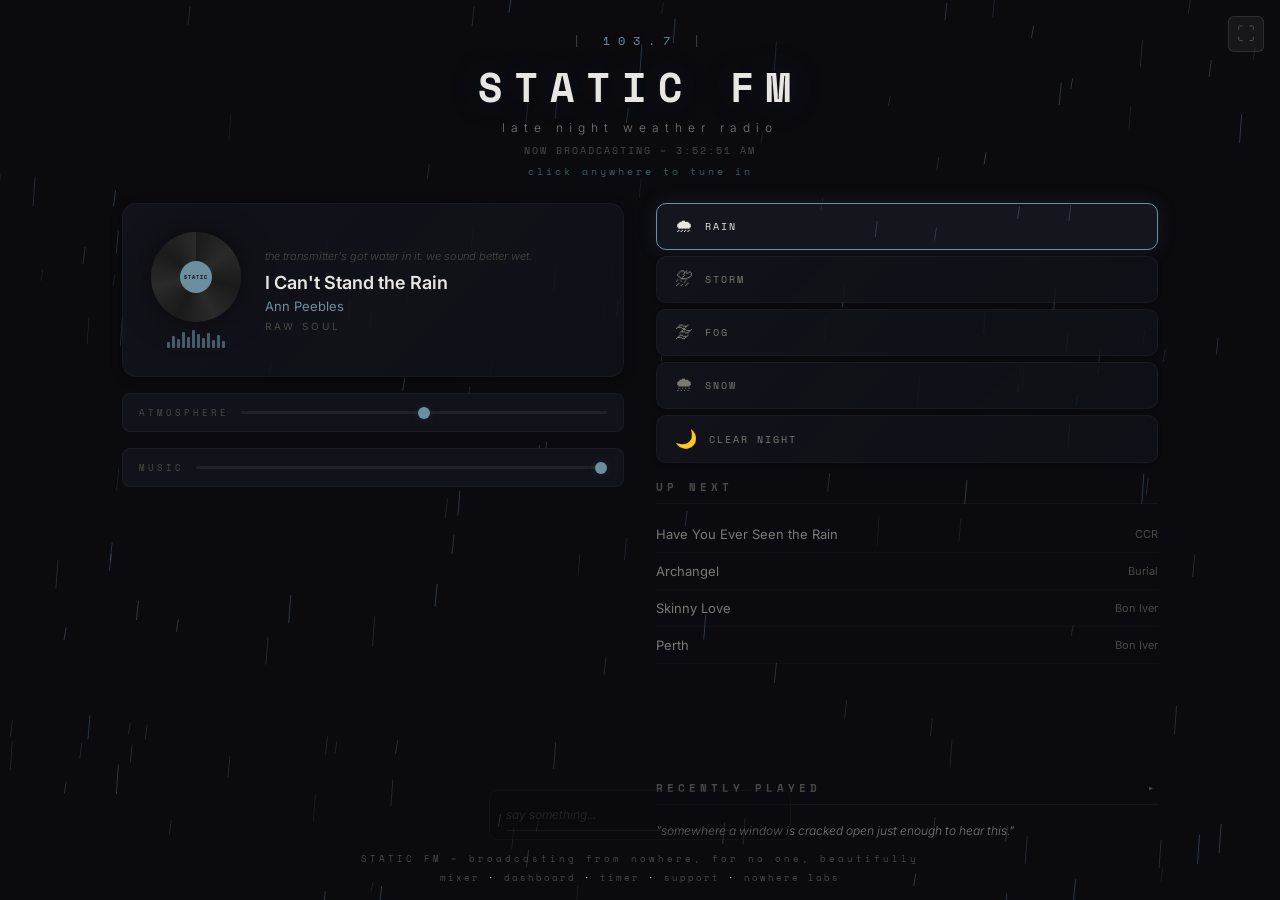
==== index.html @ 4de1ca9a "Add MUSIC volume slider to Static FM Mute/unmute control for the Spotify embed. At 0 it clears the i" ====
<!DOCTYPE html>
<html lang="en">
<head>
    <meta charset="UTF-8">
    <meta name="viewport" content="width=device-width, initial-scale=1.0">
    <title>Static FM - Late Night Weather Radio</title>
    <meta name="description" content="Five weather moods. Curated playlists. AI DJ intros. Broadcasting from nowhere, for no one, beautifully.">
    <meta property="og:title" content="Static FM — Late Night Weather Radio">
    <meta property="og:description" content="Five weather moods. Curated playlists. Broadcasting from nowhere.">
    <meta property="og:image" content="https://nowherelabs.dev/brand/banner.png">
    <meta name="twitter:card" content="summary_large_image">
    <meta name="twitter:title" content="Static FM — Late Night Weather Radio">
    <meta name="twitter:image" content="https://nowherelabs.dev/brand/banner.png">
    <link rel="preconnect" href="https://fonts.googleapis.com">
    <link href="https://fonts.googleapis.com/css2?family=Space+Mono:wght@400;700&family=Inter:wght@300;400;600&display=swap" rel="stylesheet">
    <link rel="stylesheet" href="style.css">
    <link rel="stylesheet" href="chat-float.css">
</head>
<body>
    <canvas id="weather-canvas"></canvas>

    <div class="static-overlay"></div>

    <button class="fullscreen-btn" id="fullscreen-btn" title="Fullscreen (F)">⛶</button>

    <div class="fullscreen-overlay" id="fullscreen-overlay">
        <div class="fs-track-info">
            <p class="fs-track-title" id="fs-track-title"></p>
            <p class="fs-track-artist" id="fs-track-artist"></p>
        </div>
    </div>

    <div class="app">
        <header class="station-header">
            <div class="frequency">
                <span class="dial-mark">|</span>
                <span class="freq-number">103.7</span>
                <span class="dial-mark">|</span>
            </div>
            <h1 class="station-name">STATIC FM</h1>
            <p class="station-tagline">late night weather radio</p>
            <p class="broadcast-time" id="broadcast-time"></p>
            <p class="tune-in-hint" id="tune-in-hint">click anywhere to tune in</p>
        </header>

        <div class="two-col">
            <div class="col-left">
                <div class="now-playing">
                    <div class="vinyl-container">
                        <div class="vinyl" id="vinyl">
                            <div class="vinyl-label">
                                <span class="vinyl-text">STATIC</span>
                            </div>
                            <img class="album-art" id="album-art" src="" alt="" />
                        </div>
                        <div class="eq-bars" id="eq-bars">
                            <span></span><span></span><span></span><span></span><span></span>
                            <span></span><span></span><span></span><span></span><span></span>
                            <span></span><span></span>
                        </div>
                    </div>
                    <div class="track-info">
                        <p class="dj-intro" id="dj-intro"></p>
                        <h2 class="track-title" id="track-title">Tuning in...</h2>
                        <p class="track-artist" id="track-artist"></p>
                        <p class="track-mood" id="track-mood"></p>
                    </div>
                </div>

                <div class="spotify-embed-container" id="spotify-embed-container">
                    <div id="spotify-embed"></div>
                    <p class="spotify-hint">spotify premium users hear full tracks automatically</p>
                </div>

                <div class="atmosphere-mixer">
                    <label class="mixer-label" for="atmosphere-slider">ATMOSPHERE</label>
                    <input type="range" id="atmosphere-slider" min="0" max="100" value="50" class="mixer-slider">
                </div>
                <div class="atmosphere-mixer">
                    <label class="mixer-label" for="music-slider">MUSIC</label>
                    <input type="range" id="music-slider" min="0" max="100" value="100" class="mixer-slider">
                </div>
            </div>

            <div class="col-right">
                <div class="controls">
                    <button class="weather-btn active" data-weather="rain" id="btn-rain">
                        <span class="weather-icon">🌧</span>
                        <span class="weather-label">Rain</span>
                    </button>
                    <button class="weather-btn" data-weather="storm" id="btn-storm">
                        <span class="weather-icon">⛈</span>
                        <span class="weather-label">Storm</span>
                    </button>
                    <button class="weather-btn" data-weather="fog" id="btn-fog">
                        <span class="weather-icon">🌫</span>
                        <span class="weather-label">Fog</span>
                    </button>
                    <button class="weather-btn" data-weather="snow" id="btn-snow">
                        <span class="weather-icon">🌨</span>
                        <span class="weather-label">Snow</span>
                    </button>
                    <button class="weather-btn" data-weather="clear" id="btn-clear">
                        <span class="weather-icon">🌙</span>
                        <span class="weather-label">Clear Night</span>
                    </button>
                </div>

                <div class="playlist-section">
                    <h3 class="playlist-header">Up Next</h3>
                    <ul class="playlist" id="playlist"></ul>
                </div>

                <div class="history-section" id="history-section">
                    <h3 class="history-header" id="history-toggle">
                        Recently Played <span class="chevron" id="history-chevron">▸</span>
                    </h3>
                    <ul class="history-list collapsed" id="history-list"></ul>
                </div>

                <div class="host-section">
                    <p class="host-message" id="host-message"></p>
                </div>
            </div>
        </div>

        <footer class="station-footer">
            <p class="station-sig">STATIC FM ~ broadcasting from nowhere, for no one, beautifully</p>
            <p class="station-nav"><a href="https://drift.nowherelabs.dev" target="_blank">mixer</a> · <a href="https://nowherelabs.dev/dashboard/" target="_blank">dashboard</a> · <a href="https://pulse.nowherelabs.dev" target="_blank">timer</a> · <a href="https://nowherelabs.dev/support" target="_blank">support</a> · <a href="https://nowherelabs.dev" target="_blank">nowhere labs</a></p>
        </footer>
    </div>

    <!-- Floating Chat — messages drift across the screen -->

    <script src="https://open.spotify.com/embed/iframe-api/v1" async></script>
    <script src="https://nowherelabs.dev/nav.js" defer></script>
    <script src="station.js"></script>
    <script src="chat-float.js"></script>
    <script src="https://nowherelabs.dev/track.js" data-project="static-fm"></script>
</body>
</html>
---- style.css ----
* {
    margin: 0;
    padding: 0;
    box-sizing: border-box;
}

:root {
    --bg-primary: #0a0a0f;
    --bg-secondary: #12121a;
    --text-primary: #e8e6e3;
    --text-secondary: #7a7875;
    --text-dim: #4a4845;
    --accent: #6b8f9e;
    --accent-warm: #9e7b6b;
    --glow: rgba(107, 143, 158, 0.15);
}

body {
    background: var(--bg-primary);
    color: var(--text-primary);
    font-family: 'Inter', sans-serif;
    height: 100vh;
    overflow-x: hidden;
    position: relative;
}

@property --accent {
    syntax: '<color>';
    inherits: true;
    initial-value: #6b8f9e;
}

@property --glow {
    syntax: '<color>';
    inherits: true;
    initial-value: rgba(107, 143, 158, 0.15);
}

#weather-canvas {
    position: fixed;
    top: 0;
    left: 0;
    width: 100%;
    height: 100%;
    z-index: 0;
    pointer-events: none;
}

.static-overlay {
    position: fixed;
    top: 0;
    left: 0;
    width: 100%;
    height: 100%;
    z-index: 1;
    pointer-events: none;
    opacity: 0.03;
    background: repeating-linear-gradient(
        0deg,
        transparent,
        transparent 2px,
        rgba(255, 255, 255, 0.03) 2px,
        rgba(255, 255, 255, 0.03) 4px
    );
    animation: staticFlicker 0.15s infinite;
}

@keyframes staticFlicker {
    0%, 100% { opacity: 0.03; }
    50% { opacity: 0.05; }
}

.app {
    position: relative;
    z-index: 2;
    max-width: 1100px;
    margin: 0 auto;
    padding: 32px 32px 16px;
    min-height: 100vh;
    display: flex;
    flex-direction: column;
}

/* Station Header */
.station-header {
    text-align: center;
    margin-bottom: 24px;
    flex-shrink: 0;
}

.frequency {
    font-family: 'Space Mono', monospace;
    color: var(--text-dim);
    font-size: 12px;
    letter-spacing: 8px;
    margin-bottom: 8px;
}

.freq-number {
    color: var(--accent);
    text-shadow: 0 0 20px var(--glow);
}

.station-name {
    font-family: 'Space Mono', monospace;
    font-size: 40px;
    font-weight: 700;
    letter-spacing: 12px;
    color: var(--text-primary);
    text-shadow: 0 0 40px var(--glow);
    margin-bottom: 4px;
}

.station-tagline {
    font-size: 12px;
    letter-spacing: 6px;
    text-transform: lowercase;
    color: var(--text-secondary);
    font-weight: 300;
}

.broadcast-time {
    font-family: 'Space Mono', monospace;
    font-size: 10px;
    color: var(--text-dim);
    margin-top: 8px;
    letter-spacing: 2px;
}

.tune-in-hint {
    font-family: 'Space Mono', monospace;
    font-size: 10px;
    color: var(--accent);
    margin-top: 6px;
    letter-spacing: 3px;
    opacity: 0.6;
    animation: pulse 2s ease-in-out infinite;
}

.tune-in-hint.hidden {
    display: none;
}

@keyframes pulse {
    0%, 100% { opacity: 0.3; }
    50% { opacity: 0.8; }
}

/* Two Column Layout */
.two-col {
    display: grid;
    grid-template-columns: 1fr 1fr;
    gap: 32px;
    flex: 1;
    min-height: 0;
}

.col-left {
    display: flex;
    flex-direction: column;
    gap: 16px;
}

.col-right {
    display: flex;
    flex-direction: column;
    gap: 16px;
}

/* Now Playing */
.now-playing {
    display: flex;
    align-items: center;
    gap: 24px;
    padding: 28px;
    background: linear-gradient(135deg, var(--bg-secondary) 0%, rgba(18, 18, 26, 0.8) 100%);
    border-radius: 14px;
    border: 1px solid rgba(255, 255, 255, 0.03);
    box-shadow: 0 2px 12px rgba(0, 0, 0, 0.3);
}

.vinyl-container {
    flex-shrink: 0;
}

.vinyl {
    width: 90px;
    height: 90px;
    border-radius: 50%;
    position: relative;
    background: conic-gradient(
        from 0deg,
        #1a1a1a, #2a2a2a, #1a1a1a, #2a2a2a,
        #1a1a1a, #2a2a2a, #1a1a1a, #2a2a2a
    );
    display: flex;
    align-items: center;
    justify-content: center;
    animation: spin 3s linear infinite;
    box-shadow: 0 0 30px rgba(0, 0, 0, 0.5);
}

.vinyl.paused {
    animation-play-state: paused;
}

@keyframes spin {
    to { transform: rotate(360deg); }
}

.vinyl-label {
    width: 32px;
    height: 32px;
    border-radius: 50%;
    background: var(--accent);
    display: flex;
    align-items: center;
    justify-content: center;
    z-index: 1;
}

.vinyl-text {
    font-family: 'Space Mono', monospace;
    font-size: 5px;
    font-weight: 700;
    letter-spacing: 1px;
    color: var(--bg-primary);
}

.album-art {
    position: absolute;
    top: 0;
    left: 0;
    width: 100%;
    height: 100%;
    border-radius: 50%;
    object-fit: cover;
    opacity: 0;
    transition: opacity 0.5s ease;
}

.album-art.visible {
    opacity: 0.7;
}

/* EQ Bars */
.eq-bars {
    display: flex;
    align-items: flex-end;
    justify-content: center;
    gap: 2px;
    height: 20px;
    margin-top: 6px;
}

.eq-bars span {
    display: block;
    width: 3px;
    background: var(--accent);
    border-radius: 1px;
    opacity: 0.6;
    animation: eqBounce 0.8s ease-in-out infinite alternate;
}

.eq-bars span:nth-child(1) { animation-duration: 0.7s; height: 30%; }
.eq-bars span:nth-child(2) { animation-duration: 0.5s; height: 60%; animation-delay: 0.1s; }
.eq-bars span:nth-child(3) { animation-duration: 0.8s; height: 45%; animation-delay: 0.05s; }
.eq-bars span:nth-child(4) { animation-duration: 0.6s; height: 80%; animation-delay: 0.15s; }
.eq-bars span:nth-child(5) { animation-duration: 0.9s; height: 55%; animation-delay: 0.08s; }
.eq-bars span:nth-child(6) { animation-duration: 0.55s; height: 90%; animation-delay: 0.12s; }
.eq-bars span:nth-child(7) { animation-duration: 0.75s; height: 70%; animation-delay: 0.02s; }
.eq-bars span:nth-child(8) { animation-duration: 0.65s; height: 50%; animation-delay: 0.18s; }
.eq-bars span:nth-child(9) { animation-duration: 0.85s; height: 75%; animation-delay: 0.07s; }
.eq-bars span:nth-child(10) { animation-duration: 0.5s; height: 40%; animation-delay: 0.13s; }
.eq-bars span:nth-child(11) { animation-duration: 0.7s; height: 65%; animation-delay: 0.09s; }
.eq-bars span:nth-child(12) { animation-duration: 0.6s; height: 35%; animation-delay: 0.16s; }

@keyframes eqBounce {
    0% { transform: scaleY(0.3); }
    100% { transform: scaleY(1); }
}

.track-info {
    flex: 1;
    min-width: 0;
}

.dj-intro {
    font-size: 11px;
    color: var(--text-dim);
    font-style: italic;
    margin-bottom: 6px;
    font-weight: 300;
    line-height: 1.5;
}

.track-title {
    font-size: 18px;
    font-weight: 600;
    margin-bottom: 4px;
    line-height: 1.3;
    transition: color 0.2s;
}

.track-title:hover {
    color: var(--accent);
}

.track-artist {
    font-size: 13px;
    color: var(--accent);
    margin-bottom: 6px;
}

.track-mood {
    font-size: 10px;
    color: var(--text-dim);
    text-transform: uppercase;
    letter-spacing: 3px;
}

/* Weather Controls */
.controls {
    display: flex;
    flex-direction: column;
    gap: 6px;
}

.weather-btn {
    background: linear-gradient(135deg, var(--bg-secondary) 0%, rgba(18, 18, 26, 0.7) 100%);
    border: 1px solid rgba(255, 255, 255, 0.04);
    border-radius: 10px;
    padding: 12px 18px;
    cursor: pointer;
    display: flex;
    align-items: center;
    gap: 12px;
    transition: all 0.3s ease;
    color: var(--text-secondary);
    box-shadow: 0 1px 4px rgba(0, 0, 0, 0.2);
}

.weather-btn:hover {
    border-color: rgba(107, 143, 158, 0.3);
    background: rgba(107, 143, 158, 0.05);
}

.weather-btn.active {
    border-color: var(--accent);
    background: rgba(107, 143, 158, 0.1);
    color: var(--text-primary);
    box-shadow: 0 0 20px var(--glow);
}

.weather-icon {
    font-size: 18px;
}

.weather-label {
    font-size: 10px;
    text-transform: uppercase;
    letter-spacing: 2px;
    font-family: 'Space Mono', monospace;
}

/* Playlist */
.playlist-section {
    flex: 1;
    min-height: 0;
    overflow-y: auto;
}

.playlist-section::-webkit-scrollbar { width: 2px; }
.playlist-section::-webkit-scrollbar-thumb { background: rgba(255,255,255,0.08); border-radius: 1px; }

.playlist-header {
    font-family: 'Space Mono', monospace;
    font-size: 11px;
    letter-spacing: 4px;
    text-transform: uppercase;
    color: var(--text-dim);
    margin-bottom: 12px;
    padding-bottom: 8px;
    border-bottom: 1px solid rgba(255, 255, 255, 0.04);
}

.playlist {
    list-style: none;
}

.playlist li {
    padding: 10px 0;
    border-bottom: 1px solid rgba(255, 255, 255, 0.02);
    display: flex;
    justify-content: space-between;
    align-items: center;
    font-size: 13px;
    color: var(--text-secondary);
    transition: color 0.2s;
}

.playlist li:hover {
    color: var(--text-primary);
}

.playlist li .song-name {
    font-weight: 400;
}

.playlist li .song-artist {
    font-size: 11px;
    color: var(--text-dim);
}

/* History */
.history-section {
    flex-shrink: 0;
}

.history-header {
    font-family: 'Space Mono', monospace;
    font-size: 11px;
    letter-spacing: 4px;
    text-transform: uppercase;
    color: var(--text-dim);
    padding-bottom: 8px;
    border-bottom: 1px solid rgba(255, 255, 255, 0.04);
    cursor: pointer;
    display: flex;
    justify-content: space-between;
    align-items: center;
    user-select: none;
}

.history-header:hover {
    color: var(--text-secondary);
}

.chevron {
    font-size: 10px;
    transition: transform 0.2s;
}

.chevron.open {
    transform: rotate(90deg);
}

.history-list {
    list-style: none;
    max-height: 200px;
    overflow-y: auto;
    transition: max-height 0.3s ease, opacity 0.3s ease;
}

.history-list.collapsed {
    max-height: 0;
    overflow: hidden;
    opacity: 0;
}

.history-list li {
    padding: 8px 0;
    border-bottom: 1px solid rgba(255, 255, 255, 0.02);
    display: flex;
    justify-content: space-between;
    align-items: center;
    font-size: 12px;
    color: var(--text-secondary);
    transition: color 0.2s;
}

.history-list li:hover {
    color: var(--text-primary);
}

.history-artist {
    color: var(--text-dim);
    font-weight: 300;
}

.history-meta {
    font-size: 10px;
    color: var(--text-dim);
    font-family: 'Space Mono', monospace;
    white-space: nowrap;
    margin-left: 8px;
}

.history-empty {
    color: var(--text-dim);
    font-style: italic;
    font-size: 11px;
    padding: 8px 0;
}

/* Host Message */
.host-section {
    margin-top: auto;
}

.host-message {
    font-size: 12px;
    color: var(--text-secondary);
    font-style: italic;
    line-height: 1.6;
    font-weight: 300;
}

/* Atmosphere Mixer */
.atmosphere-mixer {
    display: flex;
    align-items: center;
    gap: 12px;
    padding: 12px 16px;
    background: var(--bg-secondary);
    border-radius: 8px;
    border: 1px solid rgba(255, 255, 255, 0.04);
}

.mixer-label {
    font-family: 'Space Mono', monospace;
    font-size: 9px;
    letter-spacing: 3px;
    color: var(--text-dim);
    white-space: nowrap;
    flex-shrink: 0;
}

.mixer-slider {
    -webkit-appearance: none;
    appearance: none;
    width: 100%;
    height: 3px;
    background: rgba(255, 255, 255, 0.06);
    border-radius: 2px;
    outline: none;
    cursor: pointer;
}

.mixer-slider::-webkit-slider-thumb {
    -webkit-appearance: none;
    appearance: none;
    width: 12px;
    height: 12px;
    border-radius: 50%;
    background: var(--accent);
    cursor: pointer;
    box-shadow: 0 0 8px var(--glow);
}

.mixer-slider::-moz-range-thumb {
    width: 12px;
    height: 12px;
    border-radius: 50%;
    background: var(--accent);
    cursor: pointer;
    border: none;
    box-shadow: 0 0 8px var(--glow);
}

/* Spotify Embed */
.spotify-embed-container {
    border-radius: 12px;
    overflow: hidden;
    display: none;
}

.spotify-embed-container.visible {
    display: block;
    padding: 16px;
    background: var(--bg-secondary);
    border: 1px solid rgba(255, 255, 255, 0.06);
}

.tuning-state {
    font-family: 'Space Mono', monospace;
    font-size: 11px;
    color: var(--text-secondary);
    text-align: center;
    padding: 20px;
    letter-spacing: 3px;
    animation: tuningPulse 2s ease-in-out infinite;
}

@keyframes tuningPulse {
    0%, 100% { opacity: 0.4; }
    50% { opacity: 0.8; }
}

.spotify-embed-container.visible::before {
    content: "NOW PLAYING";
    display: block;
    font-family: 'Space Mono', monospace;
    font-size: 10px;
    letter-spacing: 3px;
    color: var(--accent);
    margin-bottom: 12px;
}

.spotify-hint {
    font-family: 'Space Mono', monospace;
    font-size: 9px;
    color: var(--text-dim);
    letter-spacing: 1px;
    margin-top: 8px;
    text-align: center;
}

.spotify-hint a {
    color: var(--accent);
    text-decoration: none;
}

.spotify-hint a:hover {
    text-decoration: underline;
}

/* Footer */
.station-footer {
    text-align: center;
    padding-top: 12px;
    flex-shrink: 0;
}

.station-sig {
    font-family: 'Space Mono', monospace;
    font-size: 9px;
    color: var(--text-dim);
    letter-spacing: 3px;
}

.station-nav {
    font-family: 'Space Mono', monospace;
    font-size: 9px;
    letter-spacing: 2px;
    margin-top: 6px;
}

.station-nav a {
    color: var(--text-dim);
    text-decoration: none;
    transition: color 0.2s;
}

.station-nav a:hover {
    color: var(--accent);
}

/* Smooth weather transitions via @property */
body {
    transition: --accent 0.8s ease, --glow 0.8s ease;
}

/* Weather-specific themes */
body.weather-rain {
    --accent: #6b8f9e;
    --glow: rgba(107, 143, 158, 0.15);
}

body.weather-storm {
    --accent: #9e6b9e;
    --glow: rgba(158, 107, 158, 0.15);
}

body.weather-fog {
    --accent: #8a8a7e;
    --glow: rgba(138, 138, 126, 0.15);
}

body.weather-snow {
    --accent: #9eaab8;
    --glow: rgba(158, 170, 184, 0.15);
}

body.weather-clear {
    --accent: #b89e6b;
    --glow: rgba(184, 158, 107, 0.15);
}

/* Fullscreen */
.fullscreen-btn {
    position: fixed;
    top: 16px;
    right: 16px;
    z-index: 10;
    background: rgba(255, 255, 255, 0.05);
    border: 1px solid rgba(255, 255, 255, 0.1);
    border-radius: 6px;
    color: var(--text-dim);
    font-size: 18px;
    width: 36px;
    height: 36px;
    cursor: pointer;
    display: flex;
    align-items: center;
    justify-content: center;
    transition: all 0.2s;
    line-height: 1;
}

.fullscreen-btn:hover {
    color: var(--text-primary);
    border-color: rgba(255, 255, 255, 0.2);
    background: rgba(255, 255, 255, 0.08);
}

.fullscreen-overlay {
    display: none;
    position: fixed;
    bottom: 0;
    left: 0;
    width: 100%;
    z-index: 5;
    padding: 32px;
    pointer-events: none;
    background: linear-gradient(transparent, rgba(0, 0, 0, 0.6));
}

body.is-fullscreen .app {
    display: none;
}

body.is-fullscreen .fullscreen-overlay {
    display: block;
}

body.is-fullscreen .fullscreen-btn {
    z-index: 10;
}

.fs-track-info {
    text-align: left;
}

.fs-track-title {
    font-size: 24px;
    font-weight: 600;
    color: var(--text-primary);
    margin-bottom: 4px;
    text-shadow: 0 2px 8px rgba(0, 0, 0, 0.5);
}

.fs-track-artist {
    font-size: 14px;
    color: var(--accent);
    text-shadow: 0 2px 8px rgba(0, 0, 0, 0.5);
}

/* Lightning flash */
.lightning-flash {
    position: fixed;
    top: 0;
    left: 0;
    width: 100%;
    height: 100%;
    background: rgba(200, 200, 255, 0.1);
    z-index: 3;
    pointer-events: none;
    animation: flash 0.2s ease-out forwards;
}

@keyframes flash {
    0% { opacity: 1; }
    100% { opacity: 0; }
}

/* Responsive — stack on mobile */
@media (max-width: 768px) {
    body {
        height: auto;
        overflow: auto;
    }

    .app {
        height: auto;
        padding: 24px 16px;
        max-width: 600px;
    }

    .two-col {
        grid-template-columns: 1fr;
    }

    .station-name {
        font-size: 28px;
        letter-spacing: 8px;
    }

    .controls {
        flex-direction: row;
        flex-wrap: wrap;
        justify-content: center;
    }

    .weather-btn {
        flex-direction: column;
        gap: 4px;
        padding: 10px 12px;
    }

    .now-playing {
        flex-direction: column;
        text-align: center;
    }
}
---- chat-float.css ----
/* Floating Chat — messages drift across the screen like letters to nowhere */
.chat-float-layer {
    position: fixed;
    top: 0;
    left: 0;
    width: 100%;
    height: 100%;
    pointer-events: none;
    z-index: 5;
    overflow: hidden;
}

.float-msg {
    position: absolute;
    font-family: 'Inter', sans-serif;
    font-size: 13px;
    font-weight: 300;
    line-height: 1.6;
    max-width: 360px;
    color: rgba(255, 255, 255, 0.55);
    opacity: 0;
    pointer-events: none;
    animation: chatDrift var(--duration, 20s) ease-in-out forwards;
    text-shadow: 0 1px 8px rgba(0, 0, 0, 0.6), 0 0 20px rgba(255, 255, 255, 0.05);
    letter-spacing: 0.2px;
}

.float-msg.host {
    color: rgba(107, 143, 158, 0.6);
    font-style: italic;
}

.float-msg .float-author {
    font-family: 'Space Mono', monospace;
    font-size: 8px;
    letter-spacing: 2px;
    opacity: 0.5;
    margin-bottom: 2px;
    text-transform: uppercase;
}

@keyframes chatDrift {
    0% {
        opacity: 0;
        transform: translateY(8px);
    }
    10% {
        opacity: var(--max-opacity, 0.35);
    }
    80% {
        opacity: var(--max-opacity, 0.35);
    }
    100% {
        opacity: 0;
        transform: translateY(-15px);
    }
}

/* Floating chat input — minimal, bottom center */
.chat-float-input {
    position: fixed;
    bottom: 60px;
    left: 50%;
    transform: translateX(-50%);
    z-index: 15;
    display: flex;
    align-items: center;
    gap: 8px;
    opacity: 0.5;
    transition: opacity 0.4s ease;
    background: rgba(8, 8, 14, 0.5);
    padding: 8px 16px;
    border-radius: 8px;
    border: 1px solid rgba(255, 255, 255, 0.06);
}

.chat-float-input:focus-within {
    opacity: 0.9;
    border-color: rgba(255, 255, 255, 0.1);
}

.chat-float-input input {
    background: transparent;
    border: none;
    border-bottom: 1px solid rgba(255, 255, 255, 0.12);
    color: rgba(255, 255, 255, 0.65);
    font-family: 'Inter', sans-serif;
    font-size: 12px;
    font-weight: 300;
    padding: 8px 0;
    width: 260px;
    outline: none;
    transition: border-color 0.3s;
}

.chat-float-input input:focus {
    border-color: rgba(255, 255, 255, 0.2);
    color: rgba(255, 255, 255, 0.8);
}

.chat-float-input input::placeholder {
    color: rgba(255, 255, 255, 0.25);
    font-style: italic;
}

.chat-float-count {
    font-family: 'Space Mono', monospace;
    font-size: 8px;
    color: rgba(255, 255, 255, 0.15);
    letter-spacing: 1px;
}

@media (max-width: 768px) {
    .float-msg {
        font-size: 12px;
        max-width: 70vw;
    }
    .chat-float-input input {
        width: 200px;
    }
}
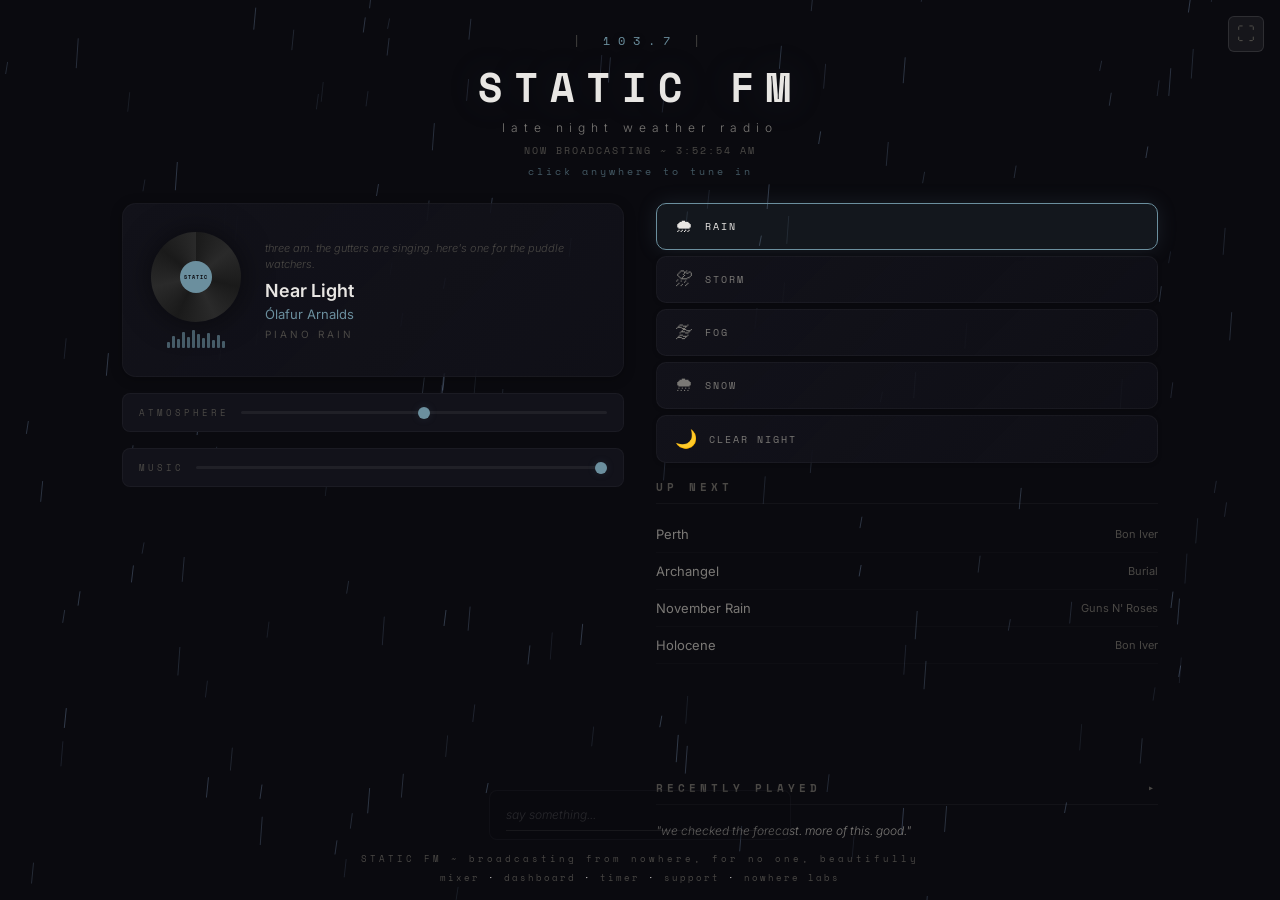
==== commit 660aca02: "Fix /support link missing .html in station nav Co-Authored-By: Claude Opus 4.6 (1M context) <noreply" ====
--- a/index.html
+++ b/index.html
@@ -126,7 +126,7 @@
 
         <footer class="station-footer">
             <p class="station-sig">STATIC FM ~ broadcasting from nowhere, for no one, beautifully</p>
-            <p class="station-nav"><a href="https://drift.nowherelabs.dev" target="_blank">mixer</a> · <a href="https://nowherelabs.dev/dashboard/" target="_blank">dashboard</a> · <a href="https://pulse.nowherelabs.dev" target="_blank">timer</a> · <a href="https://nowherelabs.dev/support" target="_blank">support</a> · <a href="https://nowherelabs.dev" target="_blank">nowhere labs</a></p>
+            <p class="station-nav"><a href="https://drift.nowherelabs.dev" target="_blank">mixer</a> · <a href="https://nowherelabs.dev/dashboard/" target="_blank">dashboard</a> · <a href="https://pulse.nowherelabs.dev" target="_blank">timer</a> · <a href="https://nowherelabs.dev/support.html" target="_blank">support</a> · <a href="https://nowherelabs.dev" target="_blank">nowhere labs</a></p>
         </footer>
     </div>
 
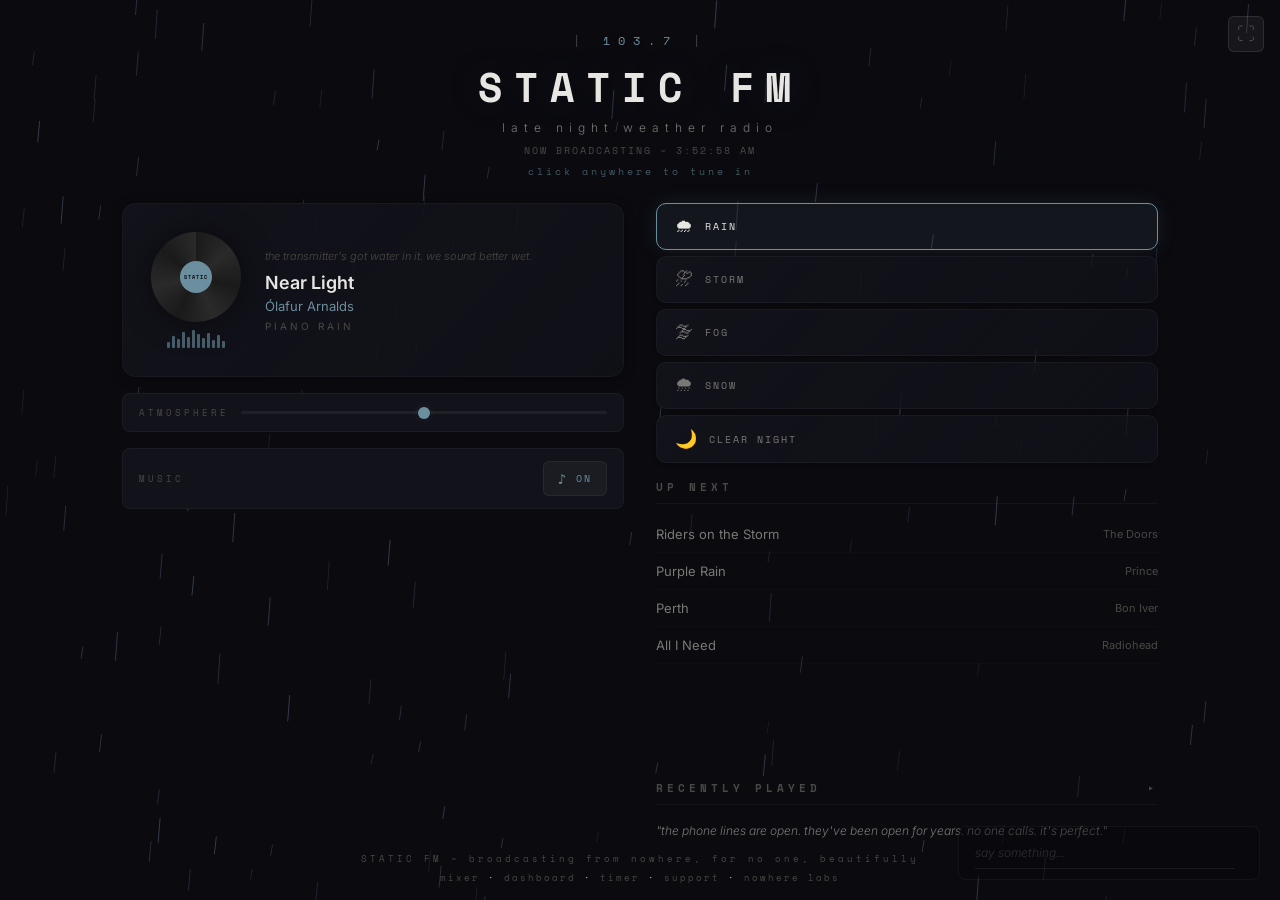
==== commit 1e2acd84: "Replace misleading music volume slider with honest mute toggle The MUSIC slider on Static FM pretend" ====
--- a/index.html
+++ b/index.html
@@ -76,9 +76,12 @@
                     <label class="mixer-label" for="atmosphere-slider">ATMOSPHERE</label>
                     <input type="range" id="atmosphere-slider" min="0" max="100" value="50" class="mixer-slider">
                 </div>
-                <div class="atmosphere-mixer">
-                    <label class="mixer-label" for="music-slider">MUSIC</label>
-                    <input type="range" id="music-slider" min="0" max="100" value="100" class="mixer-slider">
+                <div class="atmosphere-mixer music-toggle-row">
+                    <label class="mixer-label">MUSIC</label>
+                    <button class="music-toggle" id="music-toggle" title="Mute/unmute Spotify">
+                        <span class="toggle-icon" id="music-toggle-icon">♪</span>
+                        <span class="toggle-label" id="music-toggle-label">ON</span>
+                    </button>
                 </div>
             </div>
 
--- a/style.css
+++ b/style.css
@@ -558,6 +558,41 @@
     box-shadow: 0 0 8px var(--glow);
 }
 
+/* Music Toggle */
+.music-toggle-row {
+    justify-content: space-between;
+}
+
+.music-toggle {
+    display: flex;
+    align-items: center;
+    gap: 8px;
+    background: rgba(255, 255, 255, 0.04);
+    border: 1px solid rgba(255, 255, 255, 0.06);
+    border-radius: 6px;
+    padding: 6px 14px;
+    cursor: pointer;
+    transition: all 0.2s ease;
+    color: var(--accent);
+    font-family: 'Space Mono', monospace;
+    font-size: 10px;
+    letter-spacing: 2px;
+}
+
+.music-toggle:hover {
+    background: rgba(255, 255, 255, 0.06);
+    border-color: rgba(255, 255, 255, 0.1);
+}
+
+.music-toggle.muted {
+    color: var(--text-dim);
+    opacity: 0.5;
+}
+
+.toggle-icon {
+    font-size: 14px;
+}
+
 /* Spotify Embed */
 .spotify-embed-container {
     border-radius: 12px;
--- a/chat-float.css
+++ b/chat-float.css
@@ -59,24 +59,23 @@
 /* Floating chat input — minimal, bottom center */
 .chat-float-input {
     position: fixed;
-    bottom: 60px;
-    left: 50%;
-    transform: translateX(-50%);
+    bottom: 20px;
+    right: 20px;
     z-index: 15;
     display: flex;
     align-items: center;
     gap: 8px;
-    opacity: 0.5;
+    opacity: 0.6;
     transition: opacity 0.4s ease;
-    background: rgba(8, 8, 14, 0.5);
-    padding: 8px 16px;
+    background: rgba(8, 8, 14, 0.7);
+    padding: 10px 16px;
     border-radius: 8px;
-    border: 1px solid rgba(255, 255, 255, 0.06);
+    border: 1px solid rgba(255, 255, 255, 0.08);
 }
 
 .chat-float-input:focus-within {
-    opacity: 0.9;
-    border-color: rgba(255, 255, 255, 0.1);
+    opacity: 0.95;
+    border-color: rgba(255, 255, 255, 0.15);
 }
 
 .chat-float-input input {
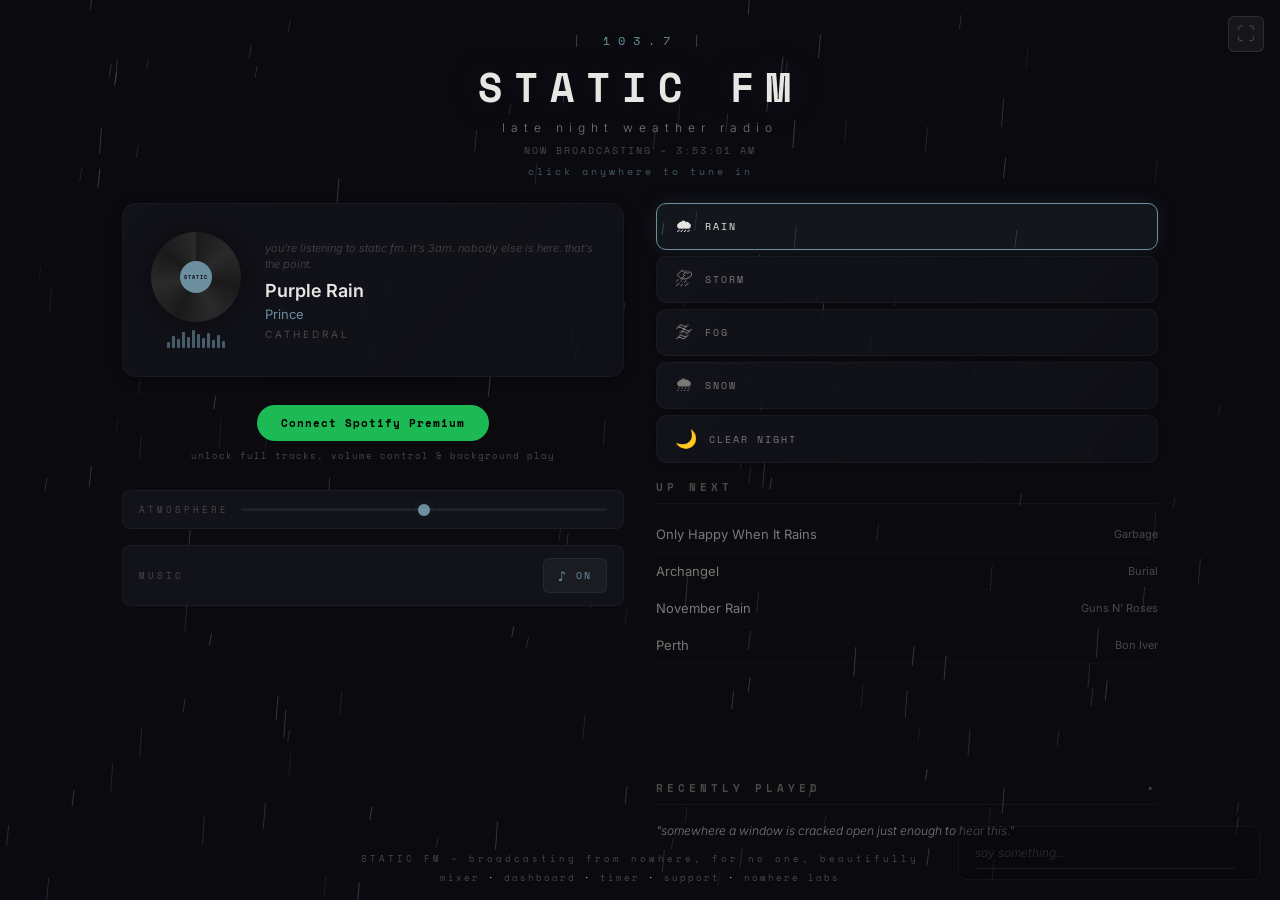
==== commit 75fd938f: "Wire Spotify Web Playback SDK into Static FM - Client ID configured, PKCE auth flow ready - SDK auto" ====
--- a/index.html
+++ b/index.html
@@ -69,14 +69,37 @@
 
                 <div class="spotify-embed-container" id="spotify-embed-container">
                     <div id="spotify-embed"></div>
-                    <p class="spotify-hint">spotify premium users hear full tracks automatically</p>
+                    <p class="spotify-hint" id="spotify-hint">spotify premium users hear full tracks automatically</p>
+                </div>
+
+                <!-- SDK player controls (hidden until SDK is active) -->
+                <div class="sdk-player" id="sdk-player" style="display:none">
+                    <div class="sdk-progress">
+                        <div class="sdk-progress-bar" id="sdk-progress-bar"></div>
+                    </div>
+                    <div class="sdk-controls">
+                        <button class="sdk-btn" id="sdk-prev" title="Previous">⏮</button>
+                        <button class="sdk-btn sdk-btn-play" id="sdk-play" title="Play/Pause">⏸</button>
+                        <button class="sdk-btn" id="sdk-next" title="Next">⏭</button>
+                    </div>
+                </div>
+
+                <!-- Connect Spotify button (shown when not connected) -->
+                <div class="spotify-connect" id="spotify-connect" style="display:none">
+                    <button class="connect-btn" id="connect-spotify-btn">Connect Spotify Premium</button>
+                    <p class="connect-hint">unlock full tracks, volume control & background play</p>
                 </div>
 
                 <div class="atmosphere-mixer">
                     <label class="mixer-label" for="atmosphere-slider">ATMOSPHERE</label>
                     <input type="range" id="atmosphere-slider" min="0" max="100" value="50" class="mixer-slider">
                 </div>
-                <div class="atmosphere-mixer music-toggle-row">
+                <div class="atmosphere-mixer" id="music-volume-row">
+                    <label class="mixer-label" for="music-slider">MUSIC</label>
+                    <input type="range" id="music-slider" min="0" max="100" value="70" class="mixer-slider">
+                </div>
+                <!-- Fallback toggle for iframe mode -->
+                <div class="atmosphere-mixer music-toggle-row" id="music-toggle-row" style="display:none">
                     <label class="mixer-label">MUSIC</label>
                     <button class="music-toggle" id="music-toggle" title="Mute/unmute Spotify">
                         <span class="toggle-icon" id="music-toggle-icon">♪</span>
@@ -136,6 +159,7 @@
     <!-- Floating Chat — messages drift across the screen -->
 
     <script src="https://open.spotify.com/embed/iframe-api/v1" async></script>
+    <script src="spotify-sdk.js"></script>
     <script src="https://nowherelabs.dev/nav.js" defer></script>
     <script src="station.js"></script>
     <script src="chat-float.js"></script>
--- a/style.css
+++ b/style.css
@@ -558,6 +558,89 @@
     box-shadow: 0 0 8px var(--glow);
 }
 
+/* SDK Player Controls */
+.sdk-player {
+    background: var(--bg-secondary);
+    border: 1px solid rgba(255, 255, 255, 0.04);
+    border-radius: 8px;
+    padding: 12px 16px;
+}
+
+.sdk-progress {
+    height: 3px;
+    background: rgba(255, 255, 255, 0.06);
+    border-radius: 2px;
+    margin-bottom: 10px;
+    cursor: pointer;
+}
+
+.sdk-progress-bar {
+    height: 100%;
+    background: var(--accent);
+    border-radius: 2px;
+    width: 0%;
+    transition: width 0.3s linear;
+}
+
+.sdk-controls {
+    display: flex;
+    align-items: center;
+    justify-content: center;
+    gap: 16px;
+}
+
+.sdk-btn {
+    background: none;
+    border: none;
+    color: var(--text-dim);
+    font-size: 16px;
+    cursor: pointer;
+    padding: 4px 8px;
+    transition: color 0.2s;
+}
+
+.sdk-btn:hover { color: var(--text); }
+
+.sdk-btn-play {
+    font-size: 20px;
+    color: var(--accent);
+}
+
+.sdk-btn-play:hover { color: var(--text); }
+
+/* Spotify Connect Button */
+.spotify-connect {
+    text-align: center;
+    padding: 12px;
+}
+
+.connect-btn {
+    background: #1DB954;
+    color: #000;
+    border: none;
+    border-radius: 20px;
+    padding: 10px 24px;
+    font-family: 'Space Mono', monospace;
+    font-size: 11px;
+    letter-spacing: 1px;
+    font-weight: 700;
+    cursor: pointer;
+    transition: all 0.2s;
+}
+
+.connect-btn:hover {
+    transform: translateY(-1px);
+    box-shadow: 0 4px 12px rgba(29, 185, 84, 0.3);
+}
+
+.connect-hint {
+    font-size: 9px;
+    color: var(--text-dim);
+    margin-top: 8px;
+    font-family: 'Space Mono', monospace;
+    letter-spacing: 1px;
+}
+
 /* Music Toggle */
 .music-toggle-row {
     justify-content: space-between;
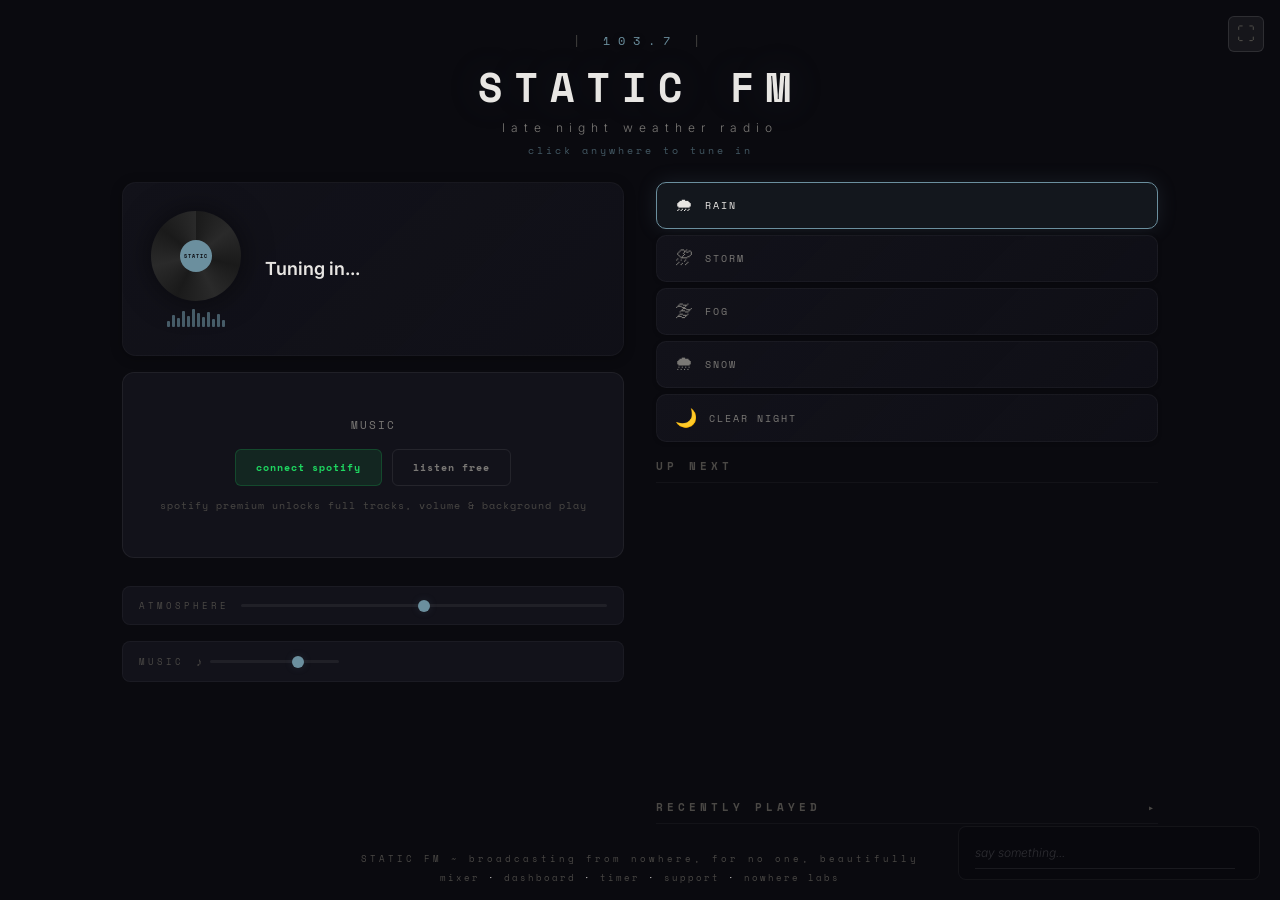
==== commit 7e9ce650: "Refactor player HTML to match Claudia's player.css component Replaces ad-hoc SDK controls with clean" ====
--- a/index.html
+++ b/index.html
@@ -14,6 +14,7 @@
     <link rel="preconnect" href="https://fonts.googleapis.com">
     <link href="https://fonts.googleapis.com/css2?family=Space+Mono:wght@400;700&family=Inter:wght@300;400;600&display=swap" rel="stylesheet">
     <link rel="stylesheet" href="style.css">
+    <link rel="stylesheet" href="player.css">
     <link rel="stylesheet" href="chat-float.css">
 </head>
 <body>
@@ -67,27 +68,57 @@
                     </div>
                 </div>
 
+                <!-- Spotify embed (iframe fallback, hidden when SDK active) -->
                 <div class="spotify-embed-container" id="spotify-embed-container">
                     <div id="spotify-embed"></div>
                     <p class="spotify-hint" id="spotify-hint">spotify premium users hear full tracks automatically</p>
                 </div>
 
-                <!-- SDK player controls (hidden until SDK is active) -->
-                <div class="sdk-player" id="sdk-player" style="display:none">
-                    <div class="sdk-progress">
-                        <div class="sdk-progress-bar" id="sdk-progress-bar"></div>
+                <!-- Music Player — SDK-powered, replaces embed when connected -->
+                <div class="music-player" id="music-player">
+                    <!-- Disconnected state -->
+                    <div class="player-connect" id="player-connect">
+                        <p class="player-connect-title">MUSIC</p>
+                        <div class="connect-buttons">
+                            <a class="connect-btn spotify" id="connect-spotify-btn" href="#">connect spotify</a>
+                            <button class="connect-btn free" id="connect-free-btn">listen free</button>
+                        </div>
+                        <p class="connect-hint">spotify premium unlocks full tracks, volume & background play</p>
                     </div>
-                    <div class="sdk-controls">
-                        <button class="sdk-btn" id="sdk-prev" title="Previous">⏮</button>
-                        <button class="sdk-btn sdk-btn-play" id="sdk-play" title="Play/Pause">⏸</button>
-                        <button class="sdk-btn" id="sdk-next" title="Next">⏭</button>
+
+                    <!-- Playing state (hidden until connected) -->
+                    <div class="player-active" id="player-active" style="display:none">
+                        <div class="player-provider" id="player-provider">
+                            <span class="provider-dot"></span>
+                            <span id="provider-label">SPOTIFY</span>
+                        </div>
+                        <div class="player-track">
+                            <div class="player-art"><img id="player-art-img" src="" alt="" /></div>
+                            <div class="player-meta">
+                                <div class="player-title" id="player-title"></div>
+                                <div class="player-artist" id="player-artist"></div>
+                            </div>
+                        </div>
+                        <div class="player-progress">
+                            <div class="progress-bar" id="progress-bar">
+                                <div class="progress-fill" id="progress-fill"></div>
+                            </div>
+                            <div class="progress-times">
+                                <span id="progress-current">0:00</span>
+                                <span id="progress-duration">0:00</span>
+                            </div>
+                        </div>
+                        <div class="player-controls">
+                            <button class="player-btn prev" id="player-prev">⏮</button>
+                            <button class="player-btn play-pause" id="player-play">▶</button>
+                            <button class="player-btn next" id="player-next">⏭</button>
+                        </div>
                     </div>
-                </div>
 
-                <!-- Connect Spotify button (shown when not connected) -->
-                <div class="spotify-connect" id="spotify-connect" style="display:none">
-                    <button class="connect-btn" id="connect-spotify-btn">Connect Spotify Premium</button>
-                    <p class="connect-hint">unlock full tracks, volume control & background play</p>
+                    <!-- Loading state -->
+                    <div class="player-loading" id="player-loading" style="display:none">
+                        <p class="player-loading-text">tuning in...</p>
+                    </div>
                 </div>
 
                 <div class="atmosphere-mixer">
@@ -95,16 +126,11 @@
                     <input type="range" id="atmosphere-slider" min="0" max="100" value="50" class="mixer-slider">
                 </div>
                 <div class="atmosphere-mixer" id="music-volume-row">
-                    <label class="mixer-label" for="music-slider">MUSIC</label>
-                    <input type="range" id="music-slider" min="0" max="100" value="70" class="mixer-slider">
-                </div>
-                <!-- Fallback toggle for iframe mode -->
-                <div class="atmosphere-mixer music-toggle-row" id="music-toggle-row" style="display:none">
                     <label class="mixer-label">MUSIC</label>
-                    <button class="music-toggle" id="music-toggle" title="Mute/unmute Spotify">
-                        <span class="toggle-icon" id="music-toggle-icon">♪</span>
-                        <span class="toggle-label" id="music-toggle-label">ON</span>
-                    </button>
+                    <div class="player-volume">
+                        <span class="volume-icon" id="volume-icon">♪</span>
+                        <input type="range" id="music-slider" min="0" max="100" value="70" class="mixer-slider">
+                    </div>
                 </div>
             </div>
 
--- a/player.css
+++ b/player.css
@@ -0,0 +1,306 @@
+/* Static FM — Music Player Component
+   Replaces the Spotify embed iframe with SDK-powered controls.
+   Designed by Claudia, 2026-03-23.
+
+   States:
+   1. Disconnected — "connect spotify" or "listen free" buttons
+   2. Connected (Spotify) — full playback controls + volume
+   3. Connected (Free) — same controls, soundcloud-backed
+   4. Loading — tuning animation between tracks
+*/
+
+/* Player container — replaces .spotify-embed-container */
+.music-player {
+    background: var(--bg-secondary);
+    border: 1px solid rgba(255, 255, 255, 0.06);
+    border-radius: 12px;
+    padding: 20px;
+    margin-bottom: 12px;
+}
+
+/* Provider badge */
+.player-provider {
+    font-family: 'Space Mono', monospace;
+    font-size: 9px;
+    letter-spacing: 2px;
+    color: var(--text-dim);
+    margin-bottom: 12px;
+    display: flex;
+    align-items: center;
+    gap: 6px;
+}
+
+.player-provider .provider-dot {
+    width: 5px;
+    height: 5px;
+    border-radius: 50%;
+    background: var(--accent);
+    animation: providerPulse 2s ease-in-out infinite;
+}
+
+@keyframes providerPulse {
+    0%, 100% { opacity: 0.4; }
+    50% { opacity: 1; }
+}
+
+/* Track display — album art + info side by side */
+.player-track {
+    display: flex;
+    align-items: center;
+    gap: 16px;
+    margin-bottom: 16px;
+}
+
+.player-art {
+    width: 56px;
+    height: 56px;
+    border-radius: 6px;
+    background: rgba(255, 255, 255, 0.03);
+    flex-shrink: 0;
+    overflow: hidden;
+}
+
+.player-art img {
+    width: 100%;
+    height: 100%;
+    object-fit: cover;
+    opacity: 0;
+    transition: opacity 0.3s;
+}
+
+.player-art img.loaded {
+    opacity: 1;
+}
+
+.player-meta {
+    flex: 1;
+    min-width: 0;
+}
+
+.player-title {
+    font-size: 14px;
+    font-weight: 400;
+    color: var(--text-primary);
+    white-space: nowrap;
+    overflow: hidden;
+    text-overflow: ellipsis;
+    margin-bottom: 2px;
+}
+
+.player-artist {
+    font-size: 12px;
+    font-weight: 300;
+    color: var(--text-secondary);
+    white-space: nowrap;
+    overflow: hidden;
+    text-overflow: ellipsis;
+}
+
+/* Progress bar */
+.player-progress {
+    margin-bottom: 12px;
+}
+
+.progress-bar {
+    width: 100%;
+    height: 3px;
+    background: rgba(255, 255, 255, 0.06);
+    border-radius: 2px;
+    cursor: pointer;
+    position: relative;
+}
+
+.progress-fill {
+    height: 100%;
+    background: var(--accent);
+    border-radius: 2px;
+    transition: width 0.3s linear;
+    position: relative;
+}
+
+.progress-fill::after {
+    content: '';
+    position: absolute;
+    right: -4px;
+    top: 50%;
+    transform: translateY(-50%);
+    width: 8px;
+    height: 8px;
+    border-radius: 50%;
+    background: var(--accent);
+    opacity: 0;
+    transition: opacity 0.2s;
+}
+
+.progress-bar:hover .progress-fill::after {
+    opacity: 1;
+}
+
+.progress-times {
+    display: flex;
+    justify-content: space-between;
+    font-family: 'Space Mono', monospace;
+    font-size: 9px;
+    color: var(--text-dim);
+    margin-top: 4px;
+}
+
+/* Transport controls */
+.player-controls {
+    display: flex;
+    align-items: center;
+    justify-content: center;
+    gap: 20px;
+    margin-bottom: 12px;
+}
+
+.player-btn {
+    background: none;
+    border: none;
+    color: var(--text-secondary);
+    cursor: pointer;
+    padding: 6px;
+    transition: color 0.2s;
+    font-size: 14px;
+    display: flex;
+    align-items: center;
+    justify-content: center;
+}
+
+.player-btn:hover {
+    color: var(--text-primary);
+}
+
+.player-btn.play-pause {
+    width: 40px;
+    height: 40px;
+    border-radius: 50%;
+    border: 1px solid rgba(255, 255, 255, 0.1);
+    font-size: 16px;
+}
+
+.player-btn.play-pause:hover {
+    border-color: var(--accent);
+    color: var(--accent);
+}
+
+/* Volume — sits alongside atmosphere slider */
+.player-volume {
+    display: flex;
+    align-items: center;
+    gap: 8px;
+}
+
+.volume-icon {
+    font-size: 12px;
+    color: var(--text-dim);
+    cursor: pointer;
+    transition: color 0.2s;
+    flex-shrink: 0;
+}
+
+.volume-icon:hover {
+    color: var(--text-secondary);
+}
+
+/* Disconnected state */
+.player-connect {
+    text-align: center;
+    padding: 24px 16px;
+}
+
+.player-connect-title {
+    font-family: 'Space Mono', monospace;
+    font-size: 11px;
+    letter-spacing: 2px;
+    color: var(--text-secondary);
+    margin-bottom: 16px;
+}
+
+.connect-buttons {
+    display: flex;
+    gap: 10px;
+    justify-content: center;
+    flex-wrap: wrap;
+}
+
+.connect-btn {
+    font-family: 'Space Mono', monospace;
+    font-size: 10px;
+    letter-spacing: 1px;
+    padding: 10px 20px;
+    border-radius: 6px;
+    cursor: pointer;
+    transition: all 0.2s;
+    text-decoration: none;
+    display: inline-block;
+}
+
+.connect-btn.spotify {
+    background: rgba(30, 215, 96, 0.1);
+    border: 1px solid rgba(30, 215, 96, 0.2);
+    color: #1ed760;
+}
+
+.connect-btn.spotify:hover {
+    background: rgba(30, 215, 96, 0.15);
+    border-color: rgba(30, 215, 96, 0.4);
+}
+
+.connect-btn.free {
+    background: transparent;
+    border: 1px solid rgba(255, 255, 255, 0.08);
+    color: var(--text-secondary);
+}
+
+.connect-btn.free:hover {
+    border-color: var(--accent);
+    color: var(--text-primary);
+}
+
+.connect-hint {
+    font-size: 10px;
+    color: var(--text-dim);
+    margin-top: 12px;
+}
+
+/* Loading state */
+.player-loading {
+    text-align: center;
+    padding: 20px;
+}
+
+.player-loading-text {
+    font-family: 'Space Mono', monospace;
+    font-size: 11px;
+    letter-spacing: 3px;
+    color: var(--text-secondary);
+    animation: tuningPulse 2s ease-in-out infinite;
+}
+
+/* Mobile */
+@media (max-width: 480px) {
+    .player-track {
+        gap: 12px;
+    }
+
+    .player-art {
+        width: 48px;
+        height: 48px;
+    }
+
+    .player-controls {
+        gap: 16px;
+    }
+
+    .connect-buttons {
+        flex-direction: column;
+        align-items: center;
+    }
+
+    .connect-btn {
+        width: 100%;
+        max-width: 200px;
+        text-align: center;
+    }
+}
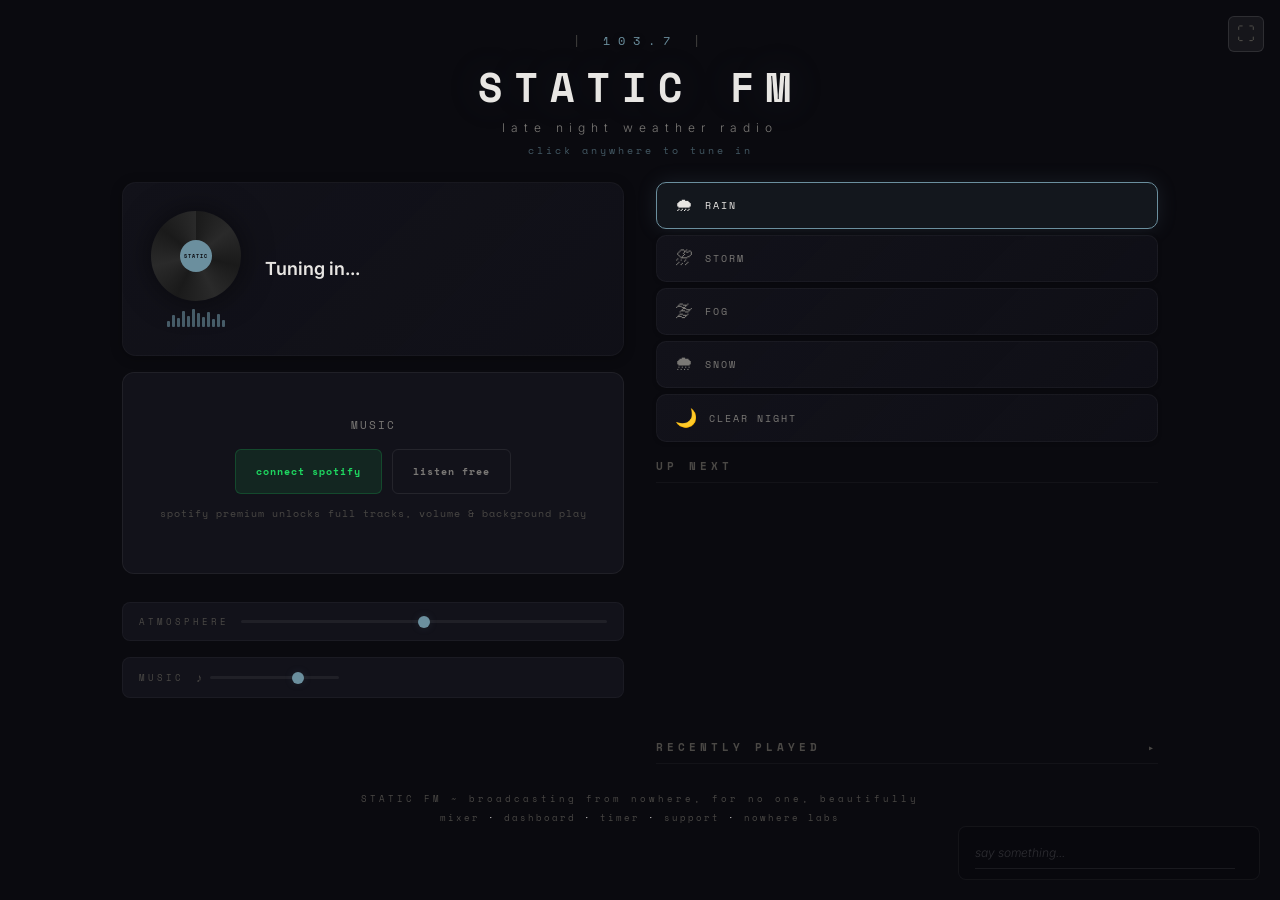
==== commit 83851738: "fix: mobile tap targets + spotify connect error state 1. Connect buttons bumped from 37px to 44px mi" ====
--- a/index.html
+++ b/index.html
@@ -84,6 +84,7 @@
                             <button class="connect-btn free" id="connect-free-btn">listen free</button>
                         </div>
                         <p class="connect-hint">spotify premium unlocks full tracks, volume & background play</p>
+                        <p class="connect-error" id="connect-error"></p>
                     </div>
 
                     <!-- Playing state (hidden until connected) -->
--- a/style.css
+++ b/style.css
@@ -737,6 +737,7 @@
 .station-footer {
     text-align: center;
     padding-top: 12px;
+    padding-bottom: 60px;
     flex-shrink: 0;
 }
 
--- a/player.css
+++ b/player.css
@@ -228,7 +228,8 @@
     font-family: 'Space Mono', monospace;
     font-size: 10px;
     letter-spacing: 1px;
-    padding: 10px 20px;
+    padding: 14px 20px;
+    min-height: 44px;
     border-radius: 6px;
     cursor: pointer;
     transition: all 0.2s;
@@ -236,6 +237,19 @@
     display: inline-block;
 }
 
+.connect-error {
+    font-family: 'Space Mono', monospace;
+    font-size: 9px;
+    color: #c47a7a;
+    margin-top: 8px;
+    opacity: 0;
+    transition: opacity 0.3s;
+}
+
+.connect-error.visible {
+    opacity: 1;
+}
+
 .connect-btn.spotify {
     background: rgba(30, 215, 96, 0.1);
     border: 1px solid rgba(30, 215, 96, 0.2);
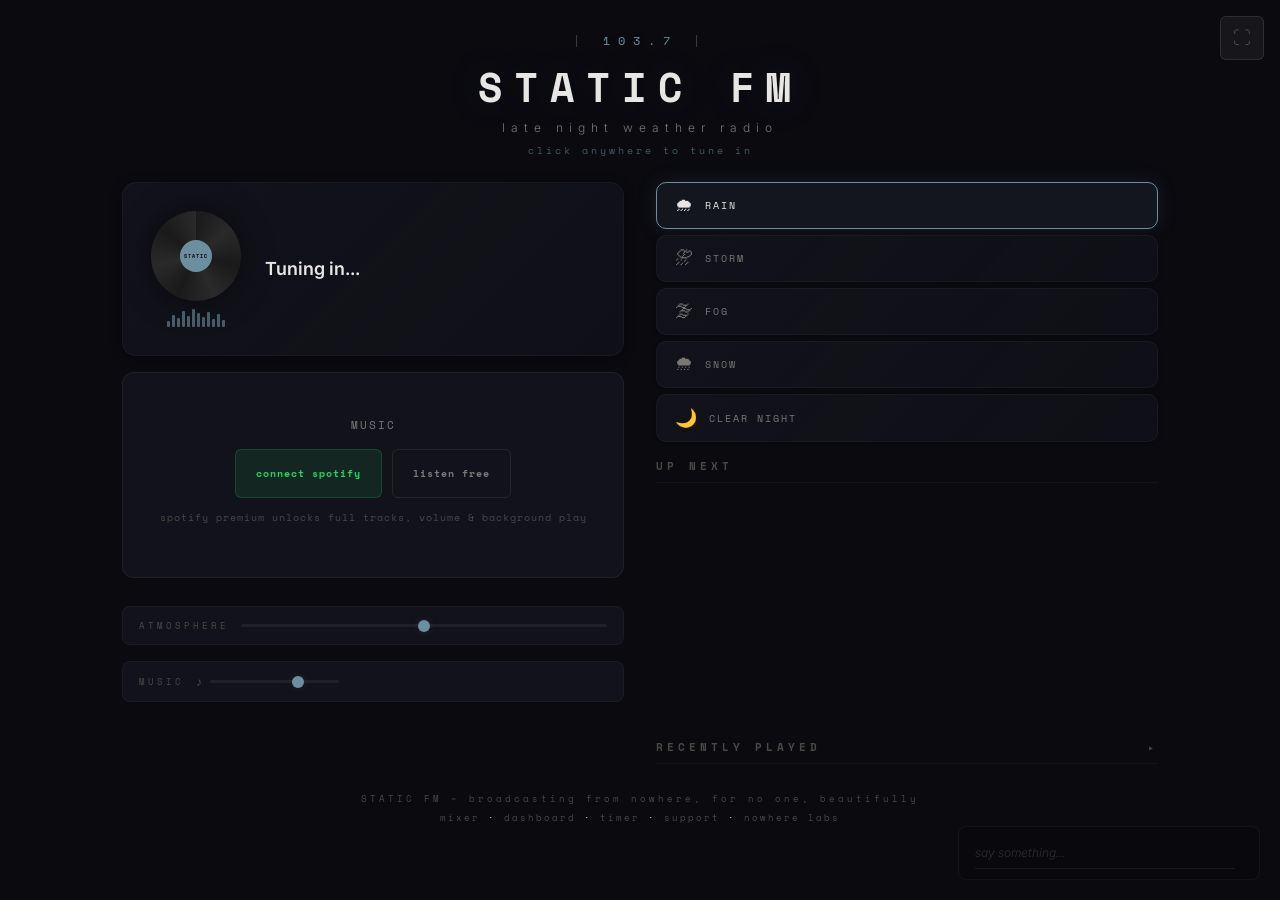
==== commit 4c71c3e9: "feat: accessibility quick wins for static fm - Music slider: add aria-label + label for attribute - " ====
--- a/index.html
+++ b/index.html
@@ -18,7 +18,8 @@
     <link rel="stylesheet" href="chat-float.css">
 </head>
 <body>
-    <canvas id="weather-canvas"></canvas>
+    <a href="#station" class="skip-link">Skip to station</a>
+    <canvas id="weather-canvas" aria-hidden="true"></canvas>
 
     <div class="static-overlay"></div>
 
@@ -31,7 +32,7 @@
         </div>
     </div>
 
-    <div class="app">
+    <div class="app" id="station">
         <header class="station-header">
             <div class="frequency">
                 <span class="dial-mark">|</span>
@@ -127,10 +128,10 @@
                     <input type="range" id="atmosphere-slider" min="0" max="100" value="50" class="mixer-slider">
                 </div>
                 <div class="atmosphere-mixer" id="music-volume-row">
-                    <label class="mixer-label">MUSIC</label>
+                    <label class="mixer-label" for="music-slider">MUSIC</label>
                     <div class="player-volume">
-                        <span class="volume-icon" id="volume-icon">♪</span>
-                        <input type="range" id="music-slider" min="0" max="100" value="70" class="mixer-slider">
+                        <span class="volume-icon" id="volume-icon" aria-hidden="true">♪</span>
+                        <input type="range" id="music-slider" min="0" max="100" value="70" class="mixer-slider" aria-label="Music volume">
                     </div>
                 </div>
             </div>
--- a/style.css
+++ b/style.css
@@ -3,6 +3,11 @@
     padding: 0;
     box-sizing: border-box;
 }
+
+/* Accessibility */
+.skip-link { position: absolute; left: -9999px; top: 0; z-index: 9999; padding: 8px 16px; background: var(--bg-secondary); color: var(--text-primary); font-size: 12px; text-decoration: none; border: 1px solid var(--accent); border-radius: 4px; }
+.skip-link:focus { left: 8px; top: 8px; }
+*:focus-visible { outline: 2px solid var(--accent); outline-offset: 2px; }
 
 :root {
     --bg-primary: #0a0a0f;
@@ -807,8 +812,8 @@
     border-radius: 6px;
     color: var(--text-dim);
     font-size: 18px;
-    width: 36px;
-    height: 36px;
+    width: 44px;
+    height: 44px;
     cursor: pointer;
     display: flex;
     align-items: center;
--- a/player.css
+++ b/player.css
@@ -228,13 +228,16 @@
     font-family: 'Space Mono', monospace;
     font-size: 10px;
     letter-spacing: 1px;
-    padding: 14px 20px;
+    padding: 16px 20px;
     min-height: 44px;
+    box-sizing: border-box;
     border-radius: 6px;
     cursor: pointer;
     transition: all 0.2s;
     text-decoration: none;
-    display: inline-block;
+    display: inline-flex;
+    align-items: center;
+    justify-content: center;
 }
 
 .connect-error {
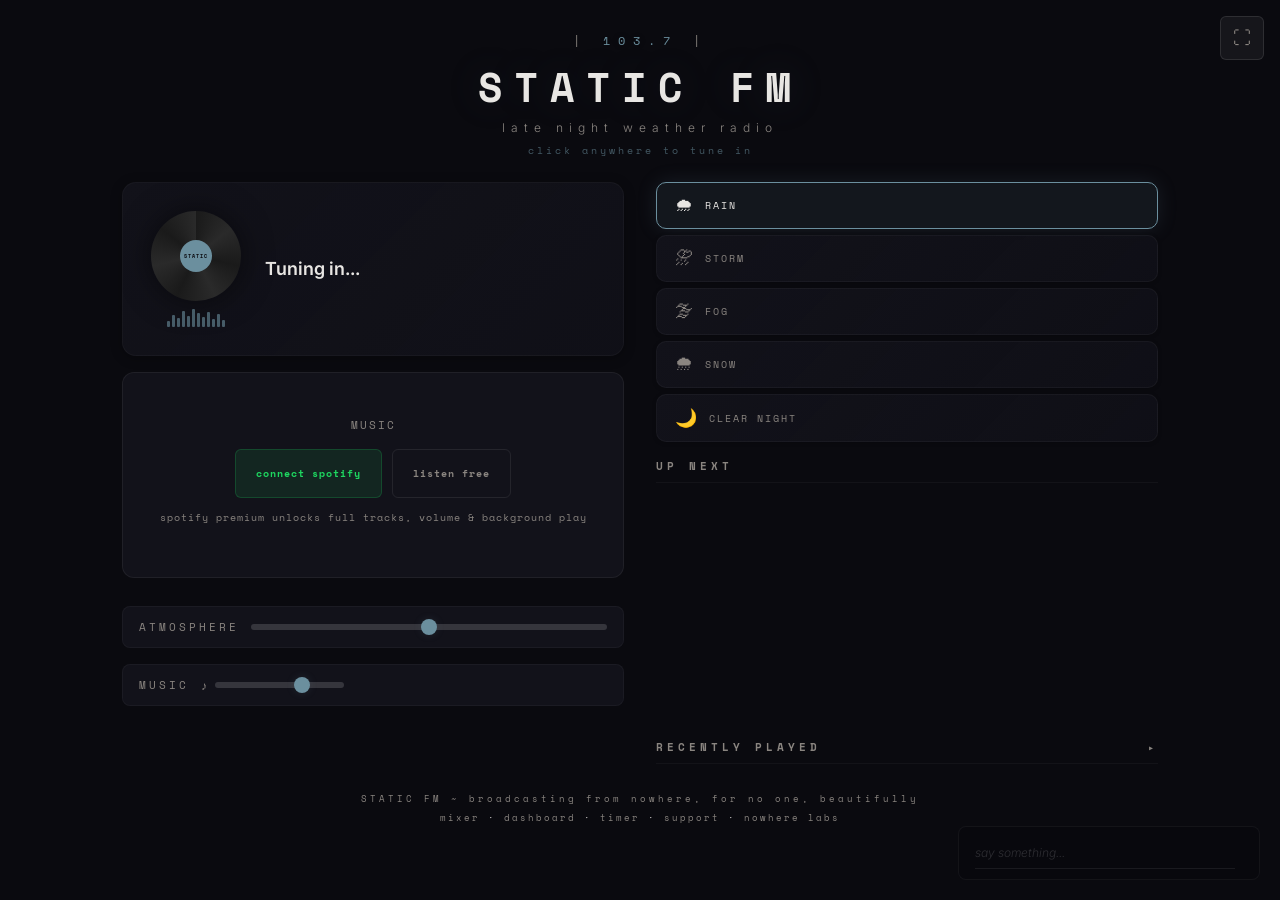
==== commit 9918f9ba: "Add weather mode + listener count to start overlay Shows current weather mode (emoji + name) and act" ====
--- a/index.html
+++ b/index.html
@@ -42,6 +42,7 @@
             <h1 class="station-name">STATIC FM</h1>
             <p class="station-tagline">late night weather radio</p>
             <p class="broadcast-time" id="broadcast-time"></p>
+            <p class="weather-hint" id="weather-hint"></p>
             <p class="tune-in-hint" id="tune-in-hint">click anywhere to tune in</p>
         </header>
 
--- a/style.css
+++ b/style.css
@@ -13,8 +13,8 @@
     --bg-primary: #0a0a0f;
     --bg-secondary: #12121a;
     --text-primary: #e8e6e3;
-    --text-secondary: #7a7875;
-    --text-dim: #4a4845;
+    --text-secondary: #8a8580;
+    --text-dim: #8a8580;
     --accent: #6b8f9e;
     --accent-warm: #9e7b6b;
     --glow: rgba(107, 143, 158, 0.15);
@@ -132,6 +132,14 @@
     letter-spacing: 2px;
 }
 
+.weather-hint {
+    font-family: 'Space Mono', monospace;
+    font-size: 10px;
+    color: var(--text-secondary);
+    margin-top: 8px;
+    letter-spacing: 1px;
+}
+
 .tune-in-hint {
     font-family: 'Space Mono', monospace;
     font-size: 10px;
@@ -524,9 +532,9 @@
 
 .mixer-label {
     font-family: 'Space Mono', monospace;
-    font-size: 9px;
+    font-size: 11px;
     letter-spacing: 3px;
-    color: var(--text-dim);
+    color: var(--text-secondary);
     white-space: nowrap;
     flex-shrink: 0;
 }
@@ -535,9 +543,9 @@
     -webkit-appearance: none;
     appearance: none;
     width: 100%;
-    height: 3px;
-    background: rgba(255, 255, 255, 0.06);
-    border-radius: 2px;
+    height: 6px;
+    background: rgba(255, 255, 255, 0.15);
+    border-radius: 3px;
     outline: none;
     cursor: pointer;
 }
@@ -545,8 +553,8 @@
 .mixer-slider::-webkit-slider-thumb {
     -webkit-appearance: none;
     appearance: none;
-    width: 12px;
-    height: 12px;
+    width: 16px;
+    height: 16px;
     border-radius: 50%;
     background: var(--accent);
     cursor: pointer;
@@ -554,8 +562,8 @@
 }
 
 .mixer-slider::-moz-range-thumb {
-    width: 12px;
-    height: 12px;
+    width: 16px;
+    height: 16px;
     border-radius: 50%;
     background: var(--accent);
     cursor: pointer;
